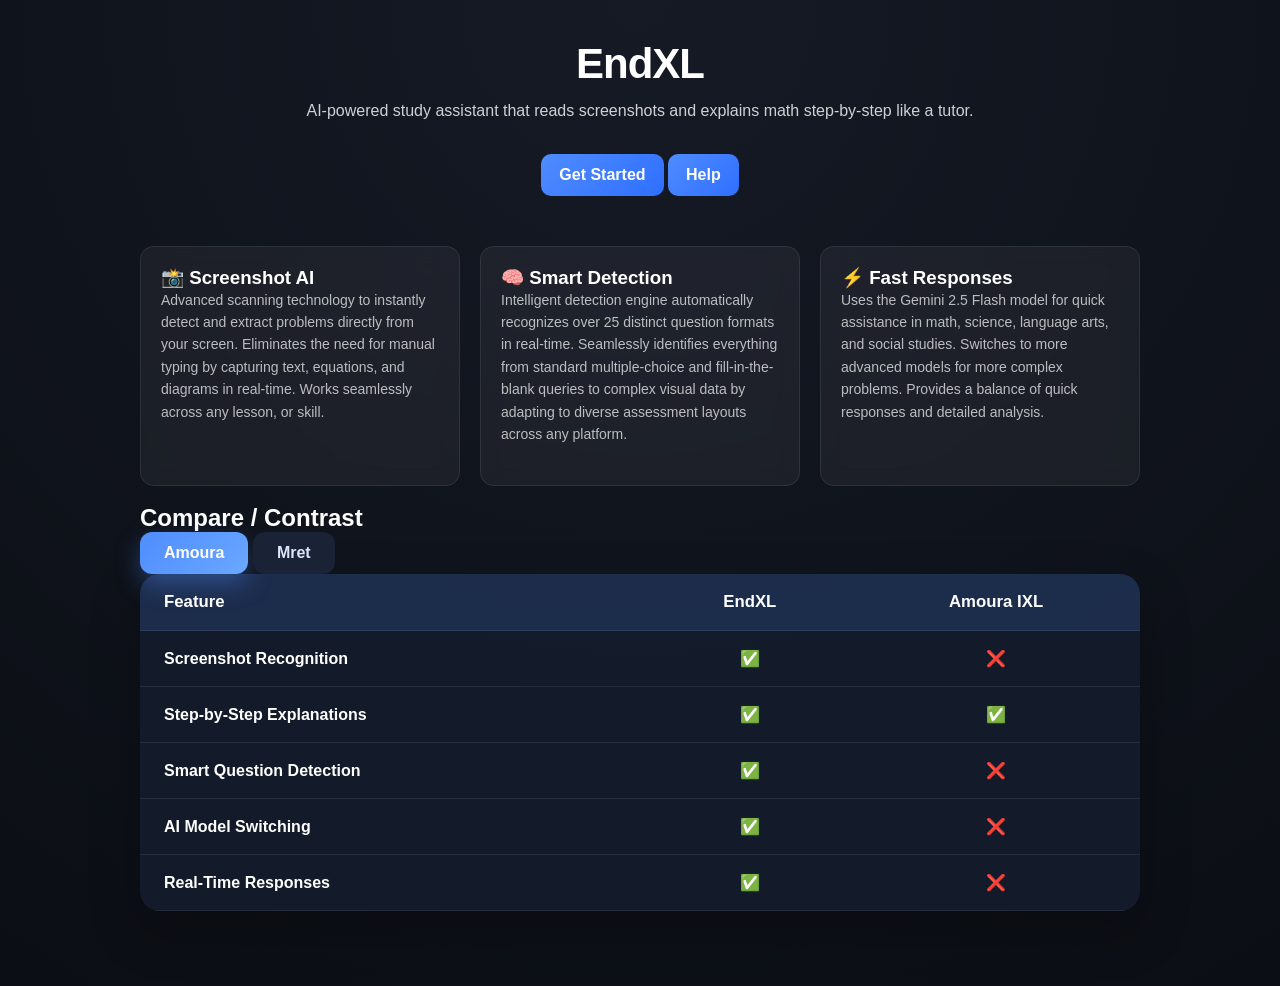
==== index.html @ b81082bb "Add line break before comparison section" ====
<!DOCTYPE html>
<html>
<head>
  <title>EndXL</title>
  <link rel="stylesheet" href="style.css">
</head>

<body>
<div class="container">

  <div class="hero">
    <h1>EndXL</h1>
    <p>AI-powered study assistant that reads screenshots and explains math step-by-step like a tutor.</p>

    <a class="btn" href="install">Get Started</a>
    <a class="btn" href="help">Help</a>
  </div>

  <div class="grid">

    <div class="card">
      <h3>📸 Screenshot AI</h3>
      <p class="small">Advanced scanning technology to instantly detect and extract problems directly from your screen. Eliminates the need for manual typing by capturing text, equations, and diagrams in real-time. Works seamlessly across any lesson, or skill.</p>
    </div>

    <div class="card">
      <h3>🧠 Smart Detection</h3>
      <p class="small">Intelligent detection engine automatically recognizes over 25 distinct question formats in real-time. Seamlessly identifies everything from standard multiple-choice and fill-in-the-blank queries to complex visual data by adapting to diverse assessment layouts across any platform.</p>
    </div>

    <div class="card">
      <h3>⚡ Fast Responses</h3>
      <p class="small">Uses the Gemini 2.5 Flash model for quick assistance in math, science, language arts, and social studies. Switches to more advanced models for more complex problems. Provides a balance of quick responses and detailed analysis.</p>
    </div>

  </div>

  <br>

  <section class="comparison-section">
    <div class="section-header">
      <h2>Compare / Contrast</h2>
    </div>

    <div class="comparison-tabs">
      <button class="tab-button active" data-tab="amoura">Amoura</button>
      <button class="tab-button" data-tab="mret">Mret</button>
    </div>

    <div class="comparison-panel active" id="amoura">
      <table class="comparison-table">
        <thead>
          <tr>
            <th>Feature</th>
            <th>EndXL</th>
            <th>Amoura IXL</th>
          </tr>
        </thead>
        <tbody>
          <tr><td>Screenshot Recognition</td><td>✅</td><td>❌</td></tr>
          <tr><td>Step-by-Step Explanations</td><td>✅</td><td>✅</td></tr>
          <tr><td>Smart Question Detection</td><td>✅</td><td>❌</td></tr>
          <tr><td>AI Model Switching</td><td>✅</td><td>❌</td></tr>
          <tr><td>Real-Time Responses</td><td>✅</td><td>❌</td></tr>
        </tbody>
      </table>
    </div>

    <div class="comparison-panel" id="mret">
      <table class="comparison-table">
        <thead>
          <tr>
            <th>Feature</th>
            <th>EndXL</th>
            <th>Mret IXL</th>
          </tr>
        </thead>
        <tbody>
          <tr><td>Screenshot Recognition</td><td>✅</td><td>❌</td></tr>
          <tr><td>Step-by-Step Explanations</td><td>✅</td><td>❌</td></tr>
          <tr><td>Smart Question Detection</td><td>✅</td><td>✅</td></tr>
          <tr><td>AI Model Switching</td><td>✅</td><td>❌</td></tr>
          <tr><td>Real-Time Responses</td><td>✅</td><td>✅</td></tr>
        </tbody>
      </table>
    </div>
  </section>

</div>

<script>
  const tabButtons = document.querySelectorAll('.tab-button');
  const tabPanels = document.querySelectorAll('.comparison-panel');

  tabButtons.forEach(button => {
    button.addEventListener('click', () => {
      tabButtons.forEach(btn => btn.classList.remove('active'));
      tabPanels.forEach(panel => panel.classList.remove('active'));

      button.classList.add('active');
      document.getElementById(button.dataset.tab).classList.add('active');
    });
  });
</script>
</body>
</html>
---- style.css ----
* {
  margin: 0;
  padding: 0;
  box-sizing: border-box;
  font-family: Inter, Arial, sans-serif;
}

body {
  background: radial-gradient(circle at top, #151a25, #0b0e14);
  color: white;
  min-height: 100vh;
  padding: 40px 20px;
}

.container {
  max-width: 1000px;
  margin: auto;
}

h1 {
  font-size: 42px;
  margin-bottom: 10px;
  letter-spacing: -1px;
}

p {
  opacity: 0.8;
  line-height: 1.6;
  margin-bottom: 20px;
}

.hero {
  text-align: center;
  margin-bottom: 50px;
}

.grid {
  display: grid;
  grid-template-columns: repeat(auto-fit, minmax(240px, 1fr));
  gap: 20px;
}

.card {
  background: rgba(255,255,255,0.05);
  border: 1px solid rgba(255,255,255,0.08);
  padding: 20px;
  border-radius: 14px;
  backdrop-filter: blur(10px);
}

.btn {
  display: inline-block;
  padding: 12px 18px;
  background: linear-gradient(135deg, #4f8cff, #2f6fff);
  color: white;
  border-radius: 10px;
  text-decoration: none;
  margin-top: 10px;
  transition: 0.2s;
  font-weight: 600;
}

.btn:hover {
  transform: translateY(-2px);
}

.small {
  opacity: 0.7;
  font-size: 14px;
}

.details {
  background: rgba(255,255,255,0.05);
  padding: 14px;
  border-radius: 10px;
  margin-bottom: 10px;
  border: 1px solid rgba(255,255,255,0.08);
}

.summary {
  cursor: pointer;
  font-weight: 600;
}

.comparison-section {
  margin-bottom: 35px;
}

.tab-button {
  padding: 12px 24px;
  border: none;
  border-radius: 12px;
  background: #1a2235;
  color: #dce6ff;
  cursor: pointer;
  font-size: 1rem;
  font-weight: 600;
  transition: all 0.3s ease;
}

.tab-button:hover {
  transform: translateY(-2px);
  background: #24304a;
}

.tab-button.active {
  background: linear-gradient(135deg, #4f8cff, #6aa8ff);
  color: white;
  box-shadow: 0 10px 25px rgba(79, 140, 255, 0.35);
}

.comparison-panel {
  display: none;
}

.comparison-panel.active {
  display: block;
}

.comparison-table {
  width: 100%;
  border-collapse: collapse;
  background: rgba(20, 28, 45, 0.9);
  border-radius: 20px;
  overflow: hidden;
  box-shadow: 0 20px 50px rgba(0, 0, 0, 0.25);
}

.comparison-table th,
.comparison-table td {
  padding: 18px 24px;
  text-align: center;
  border-bottom: 1px solid rgba(255, 255, 255, 0.08);
}

.comparison-table th:first-child,
.comparison-table td:first-child {
  text-align: left;
  font-weight: 600;
}

.comparison-table th {
  background: rgba(79, 140, 255, 0.15);
  font-size: 1.05rem;
}

.comparison-table tr:hover {
  background: rgba(255, 255, 255, 0.03);
}

.check {
  color: #22c55e;
  font-size: 1.4rem;
  font-weight: bold;
}

.cross {
  color: #ef4444;
  font-size: 1.4rem;
  font-weight: bold;
}

@media (max-width: 768px) {
  .comparison-tabs {
    flex-direction: column;
    align-items: center;
  }

  .comparison-table {
    font-size: 0.9rem;
  }

  .comparison-table th,
  .comparison-table td {
    padding: 12px 10px;
  }
}
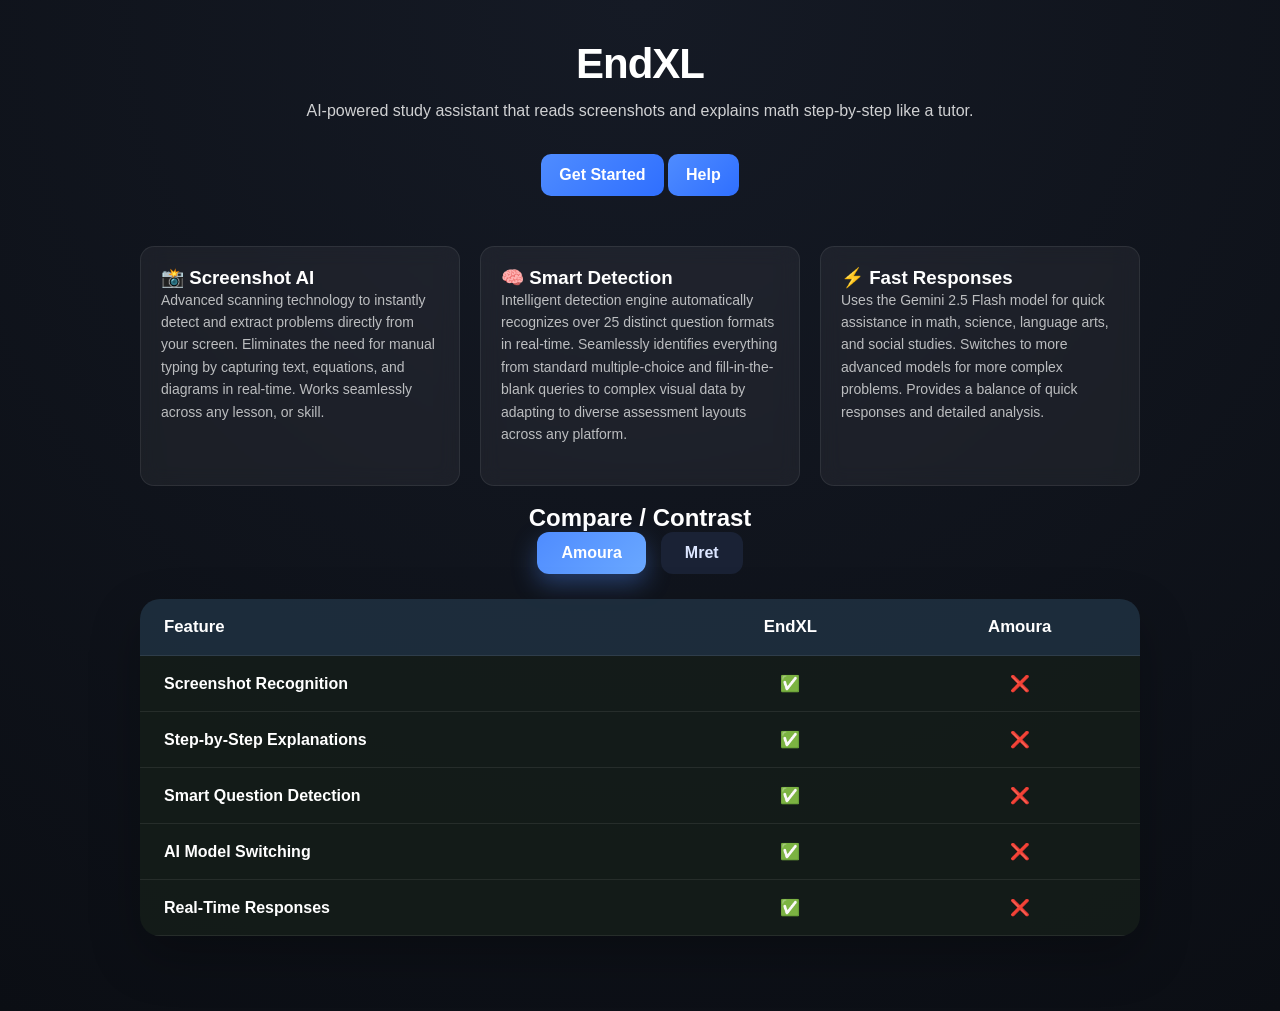
==== commit cefe20a6: "Update feature names and statuses in index.html" ====
--- a/index.html
+++ b/index.html
@@ -53,12 +53,12 @@
           <tr>
             <th>Feature</th>
             <th>EndXL</th>
-            <th>Amoura IXL</th>
+            <th>Amoura</th>
           </tr>
         </thead>
         <tbody>
           <tr><td>Screenshot Recognition</td><td>✅</td><td>❌</td></tr>
-          <tr><td>Step-by-Step Explanations</td><td>✅</td><td>✅</td></tr>
+          <tr><td>Step-by-Step Explanations</td><td>✅</td><td>❌</td></tr>
           <tr><td>Smart Question Detection</td><td>✅</td><td>❌</td></tr>
           <tr><td>AI Model Switching</td><td>✅</td><td>❌</td></tr>
           <tr><td>Real-Time Responses</td><td>✅</td><td>❌</td></tr>
@@ -72,15 +72,15 @@
           <tr>
             <th>Feature</th>
             <th>EndXL</th>
-            <th>Mret IXL</th>
+            <th>Mret</th>
           </tr>
         </thead>
         <tbody>
           <tr><td>Screenshot Recognition</td><td>✅</td><td>❌</td></tr>
           <tr><td>Step-by-Step Explanations</td><td>✅</td><td>❌</td></tr>
-          <tr><td>Smart Question Detection</td><td>✅</td><td>✅</td></tr>
+          <tr><td>Smart Question Detection</td><td>✅</td><td>❌</td></tr>
           <tr><td>AI Model Switching</td><td>✅</td><td>❌</td></tr>
-          <tr><td>Real-Time Responses</td><td>✅</td><td>✅</td></tr>
+          <tr><td>Real-Time Responses</td><td>✅</td><td>❌</td></tr>
         </tbody>
       </table>
     </div>
--- a/style.css
+++ b/style.css
@@ -84,6 +84,19 @@
 
 .comparison-section {
   margin-bottom: 35px;
+  display: flex;
+  flex-direction: column;
+  align-items: center; 
+  justify-content: center;
+  width: 100%;
+}
+
+.comparison-tabs {
+  display: flex;
+  justify-content: center; 
+  gap: 15px; 
+  margin-bottom: 25px;
+  width: 100%;
 }
 
 .tab-button {
@@ -111,6 +124,9 @@
 
 .comparison-panel {
   display: none;
+  width: 100%;
+  max-width: 1000px; 
+  margin: 0 auto;    /* Centers the panel */
 }
 
 .comparison-panel.active {
@@ -120,10 +136,11 @@
 .comparison-table {
   width: 100%;
   border-collapse: collapse;
-  background: rgba(20, 28, 45, 0.9);
+  background: rgba(20, 28, 25, 0.9);
   border-radius: 20px;
   overflow: hidden;
   box-shadow: 0 20px 50px rgba(0, 0, 0, 0.25);
+  margin: 0 auto; 
 }
 
 .comparison-table th,
@@ -135,7 +152,8 @@
 
 .comparison-table th:first-child,
 .comparison-table td:first-child {
-  text-align: left;
+  text-align: left; 
+  
   font-weight: 600;
 }
 
@@ -165,13 +183,12 @@
     flex-direction: column;
     align-items: center;
   }
-
   .comparison-table {
     font-size: 0.9rem;
   }
-
   .comparison-table th,
   .comparison-table td {
     padding: 12px 10px;
   }
 }
+
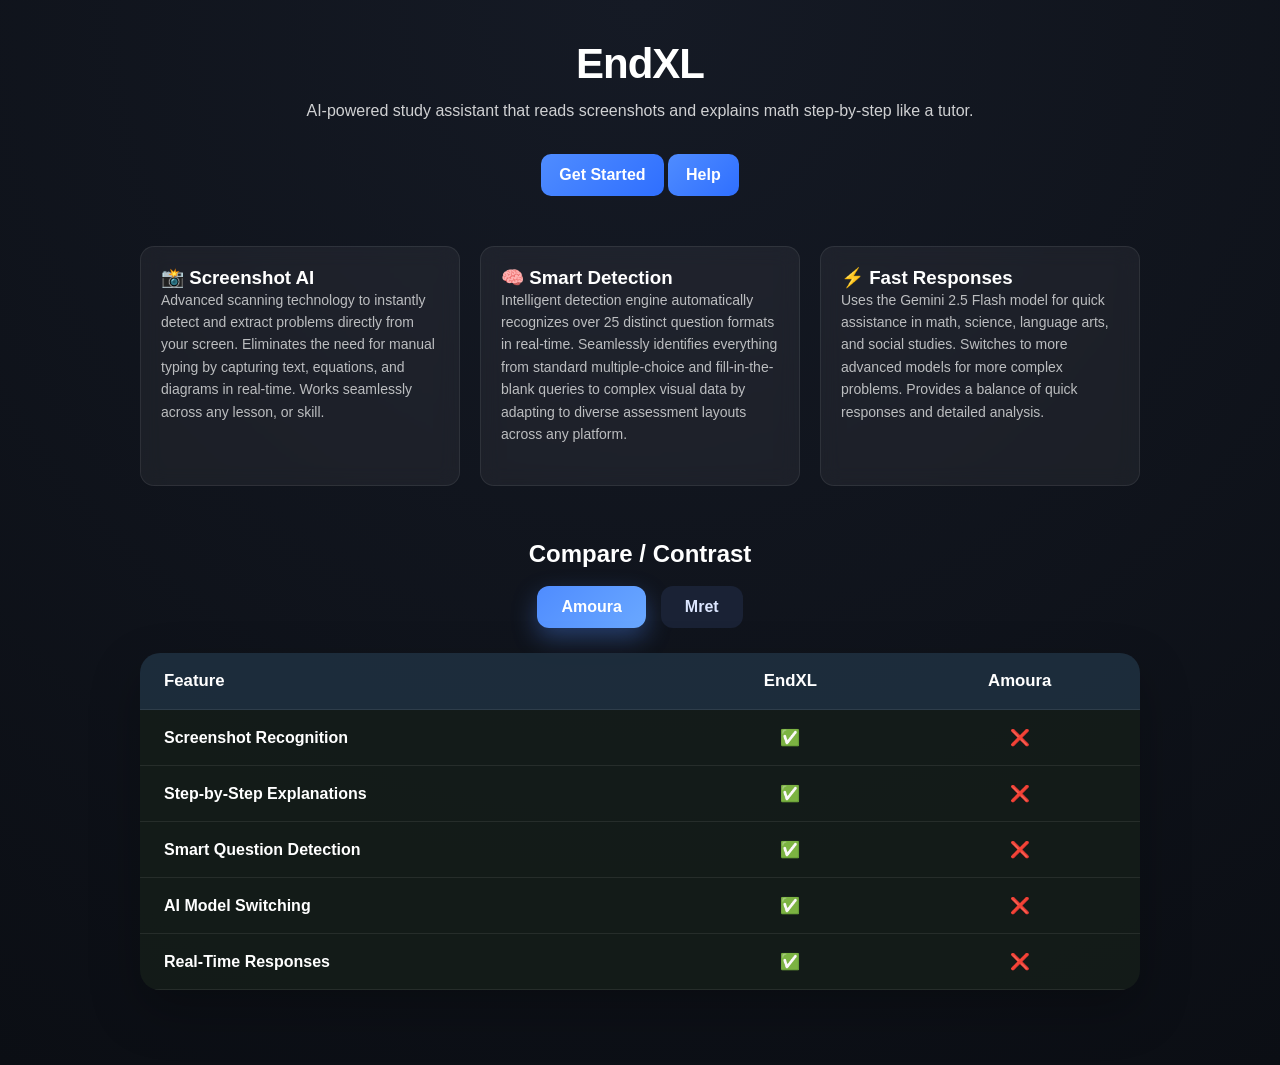
==== commit 4f0ea502: "Add comparison section with tab buttons" ====
--- a/index.html
+++ b/index.html
@@ -36,12 +36,16 @@
   </div>
 
   <br>
+  <br>
+  <br>
 
   <section class="comparison-section">
     <div class="section-header">
       <h2>Compare / Contrast</h2>
     </div>
 
+      <br>
+    
     <div class="comparison-tabs">
       <button class="tab-button active" data-tab="amoura">Amoura</button>
       <button class="tab-button" data-tab="mret">Mret</button>
@@ -72,7 +76,7 @@
           <tr>
             <th>Feature</th>
             <th>EndXL</th>
-            <th>Mret</th>
+            <th>  Mret</th>
           </tr>
         </thead>
         <tbody>
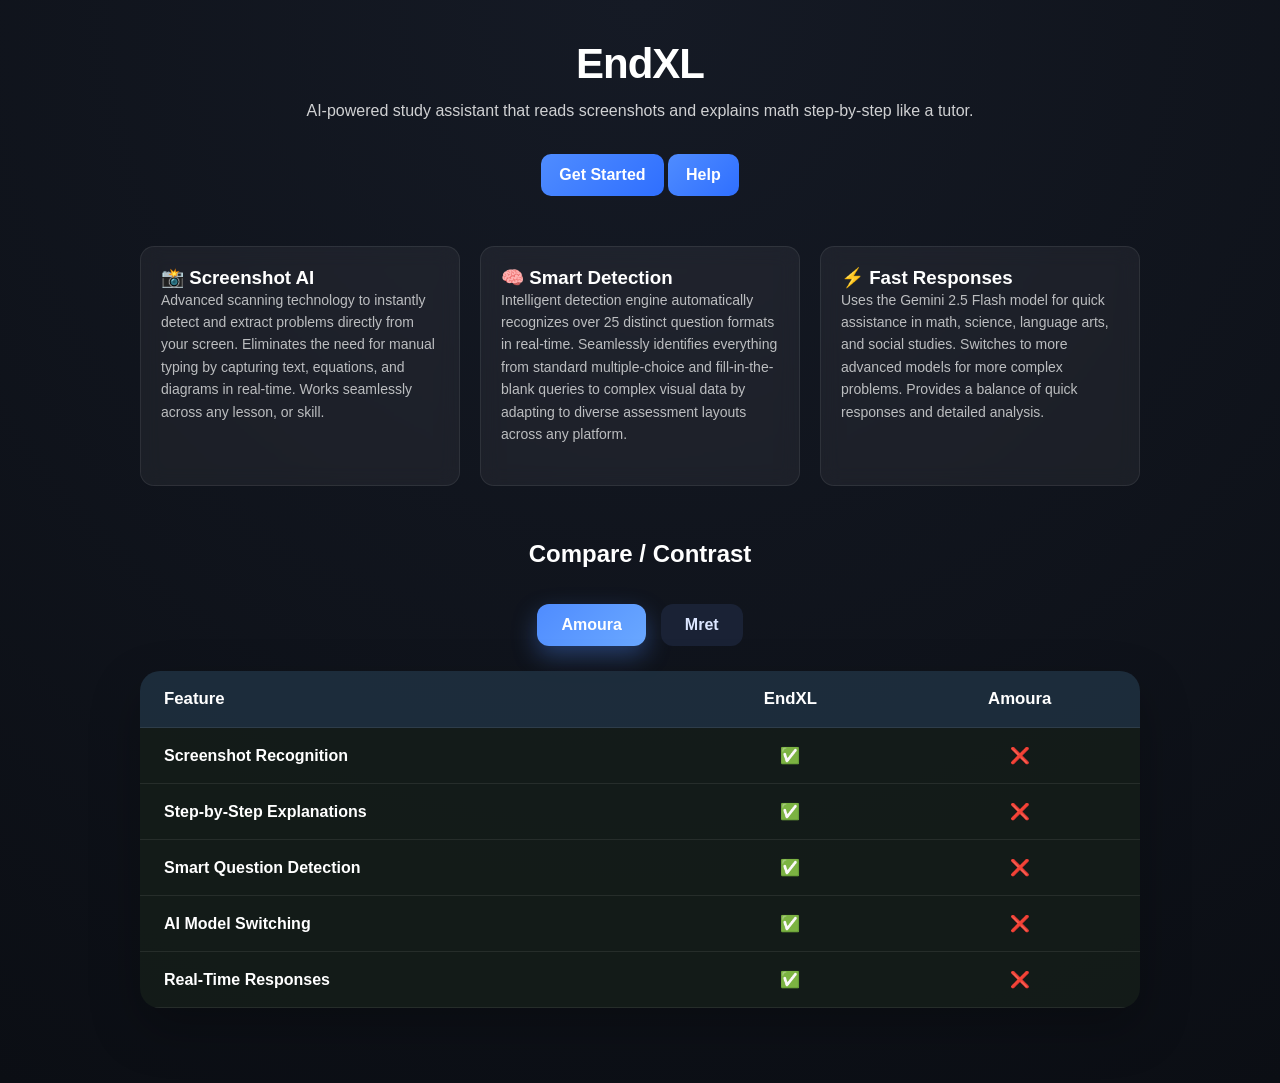
==== commit 3d6dbc5e: "Update index.html" ====
--- a/index.html
+++ b/index.html
@@ -44,6 +44,7 @@
       <h2>Compare / Contrast</h2>
     </div>
 
+      <br>
       <br>
     
     <div class="comparison-tabs">
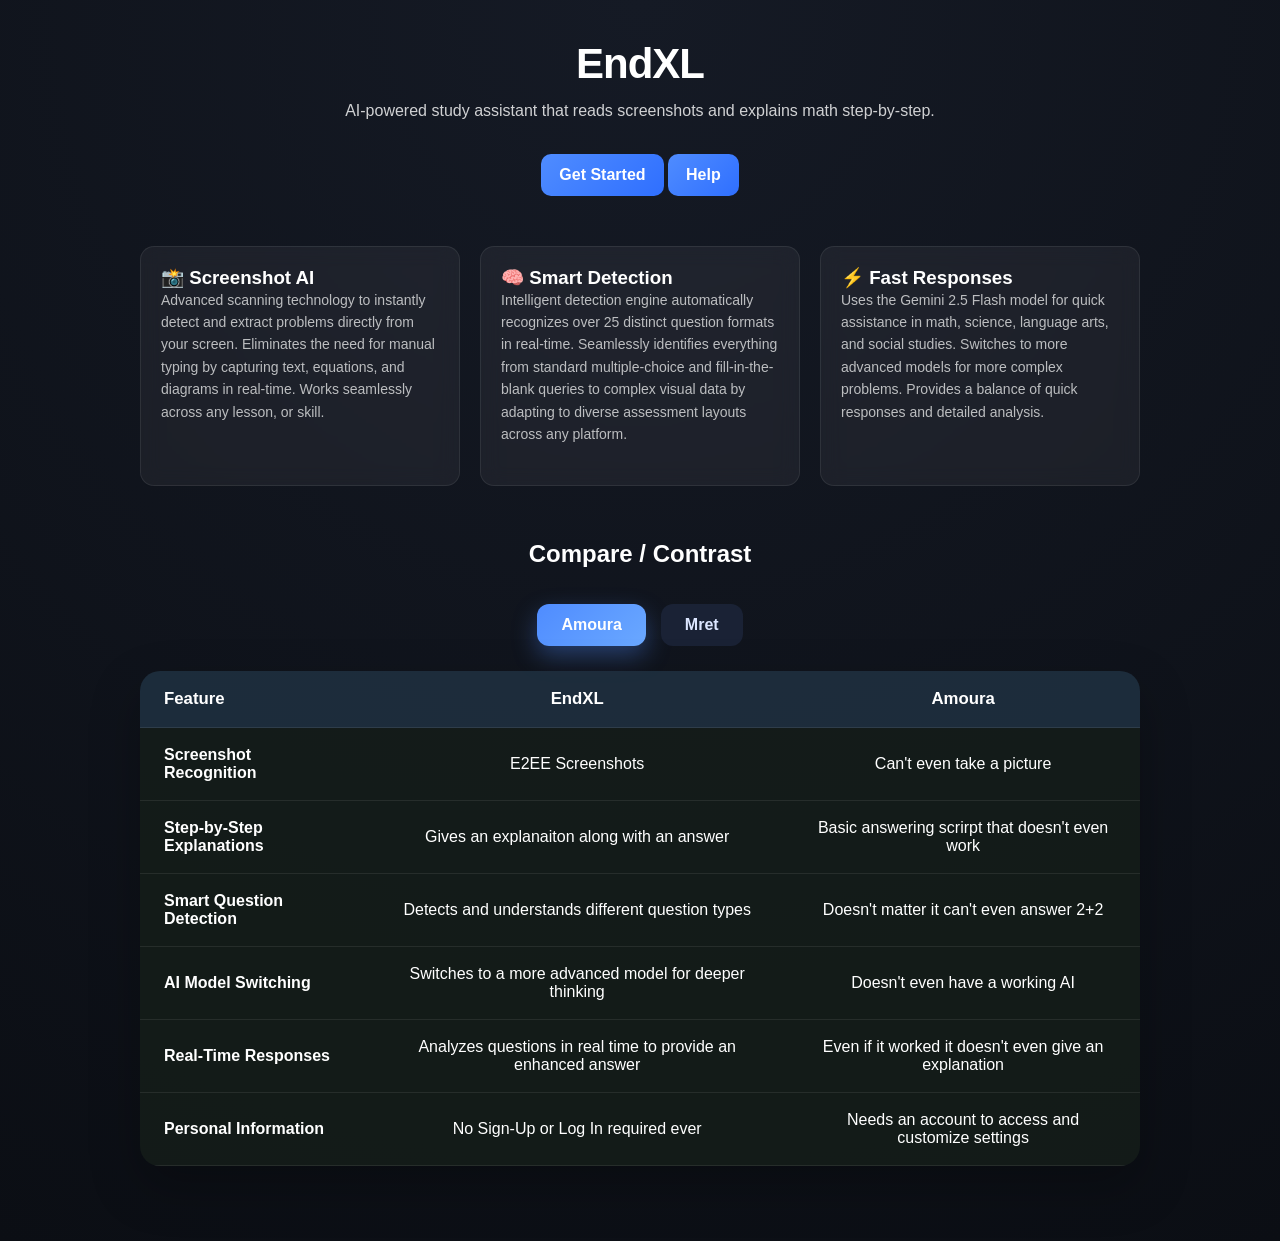
==== commit 486650ed: "Revise feature comparison in index.html Updated feature comparison table with detailed descriptions " ====
--- a/index.html
+++ b/index.html
@@ -10,7 +10,7 @@
 
   <div class="hero">
     <h1>EndXL</h1>
-    <p>AI-powered study assistant that reads screenshots and explains math step-by-step like a tutor.</p>
+    <p>AI-powered study assistant that reads screenshots and explains math step-by-step.</p>
 
     <a class="btn" href="install">Get Started</a>
     <a class="btn" href="help">Help</a>
@@ -62,11 +62,12 @@
           </tr>
         </thead>
         <tbody>
-          <tr><td>Screenshot Recognition</td><td>✅</td><td>❌</td></tr>
-          <tr><td>Step-by-Step Explanations</td><td>✅</td><td>❌</td></tr>
-          <tr><td>Smart Question Detection</td><td>✅</td><td>❌</td></tr>
-          <tr><td>AI Model Switching</td><td>✅</td><td>❌</td></tr>
-          <tr><td>Real-Time Responses</td><td>✅</td><td>❌</td></tr>
+          <tr><td>Screenshot Recognition</td><td>E2EE Screenshots</td><td>Can't even take a picture</td></tr>
+          <tr><td>Step-by-Step Explanations</td><td>Gives an explanaiton along with an answer</td></td><td>Basic answering scrirpt that doesn't even work</td></tr>
+          <tr><td>Smart Question Detection</td><td>Detects and understands different question types</td><td>Doesn't matter it can't even answer 2+2</td></tr>
+          <tr><td>AI Model Switching</td><td>Switches to a more advanced model for deeper thinking</td><td>Doesn't even have a working AI</td></tr>
+          <tr><td>Real-Time Responses</td><td>Analyzes questions in real time to provide an enhanced answer</td><td>Even if it worked it doesn't even give an explanation</td></tr>
+          <tr><td>Personal Information</td><td>No Sign-Up or Log In required ever</td><td>Needs an account to access and customize settings</td></tr>
         </tbody>
       </table>
     </div>
@@ -77,15 +78,16 @@
           <tr>
             <th>Feature</th>
             <th>EndXL</th>
-            <th>  Mret</th>
+            <th>Mret</th>
           </tr>
         </thead>
         <tbody>
-          <tr><td>Screenshot Recognition</td><td>✅</td><td>❌</td></tr>
-          <tr><td>Step-by-Step Explanations</td><td>✅</td><td>❌</td></tr>
-          <tr><td>Smart Question Detection</td><td>✅</td><td>❌</td></tr>
-          <tr><td>AI Model Switching</td><td>✅</td><td>❌</td></tr>
-          <tr><td>Real-Time Responses</td><td>✅</td><td>❌</td></tr>
+          <tr><td>Screenshot Recognition</td><td>E2EE Screenshotd</td><td>Barely any encryption</td></tr>
+          <tr><td>Step-by-Step Explanations</td><td>Gives an explanaiton along with an answer</td><td>Only a 30% success rate</td></tr>
+          <tr><td>Smart Question Detection</td><td>Detects and understands different question types</td><td>Only able to do math and enlgish</td></tr>
+          <tr><td>AI Model Switching</td><td>Switches to a more advanced model for deeper thinking</td><td></td>Does it even qualify as AI with a 30% success rate?</tr>
+          <tr><td>Real-Time Responses</td><td>Analyzes questions in real time to provide an enhanced answer</td><td>Might as well not even answer</td></tr>
+          <tr><td>Personal Information</td><td>No Sign-Up or Log In required ever</td><td>Requires you to not only Sign-Up with your email, but also link your IXL account</td></tr>
         </tbody>
       </table>
     </div>
--- a/style.css
+++ b/style.css
@@ -16,6 +16,14 @@
   max-width: 1000px;
   margin: auto;
 }
+
+.button-container {
+  display: flex;
+  justify-content: center; 
+  gap: 15px;              
+  padding: 20px;
+}
+
 
 h1 {
   font-size: 42px;
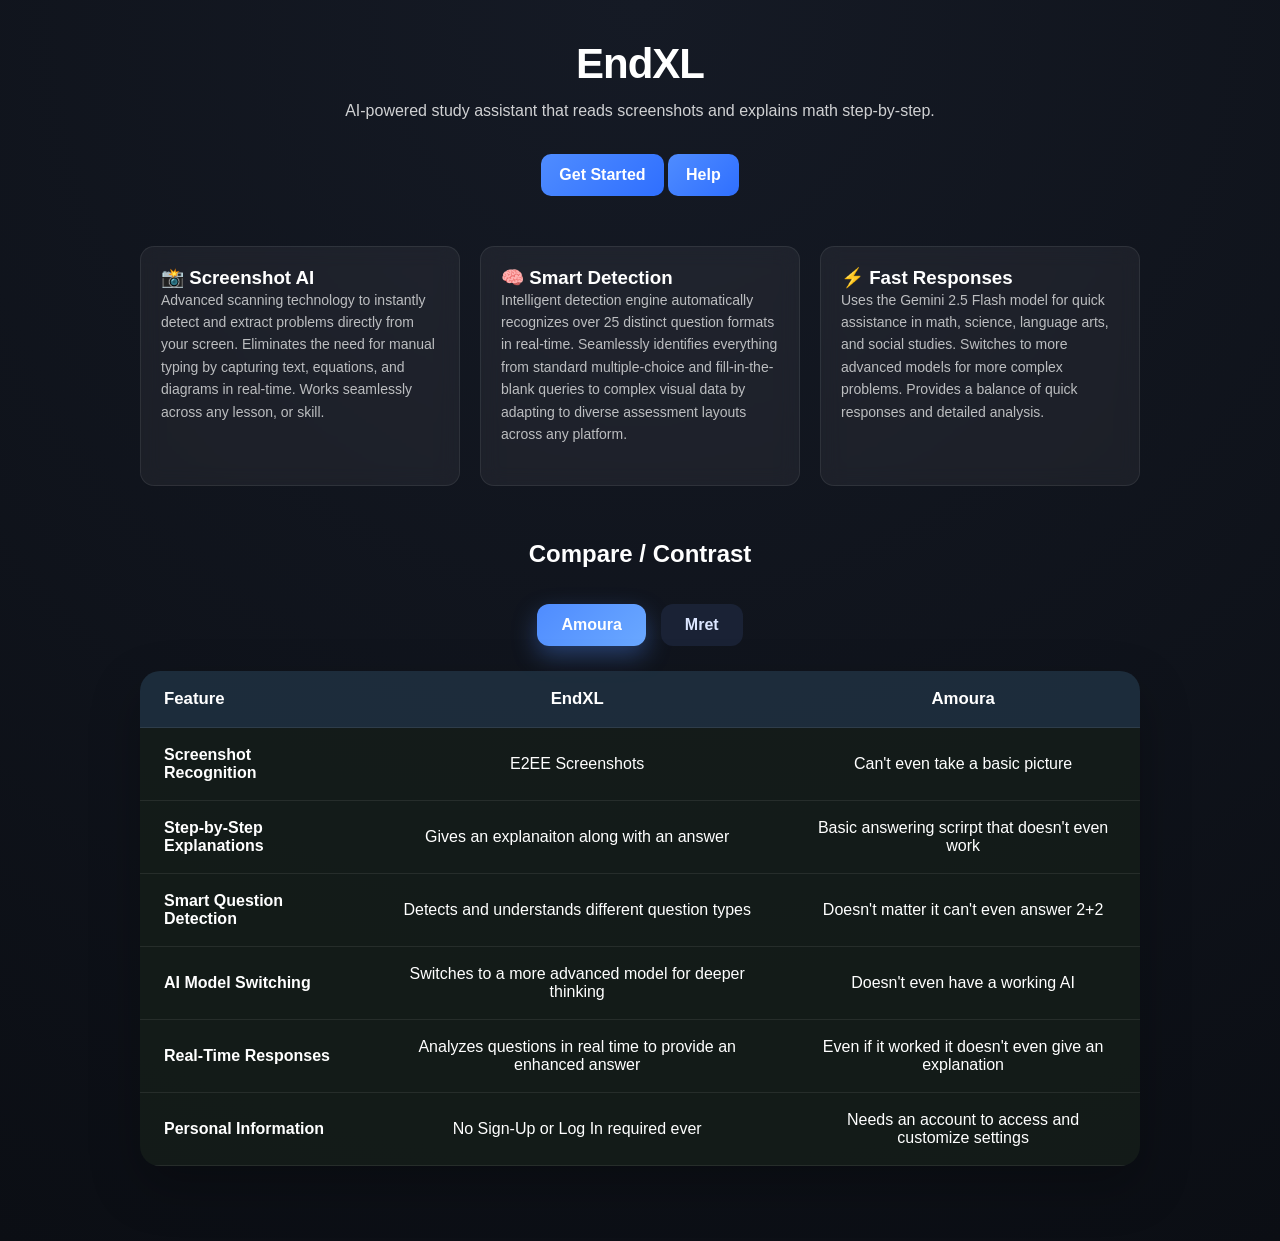
==== commit aab5af6e: "Fix table content in index.html Updated text in the table to improve clarity and correct minor error" ====
--- a/index.html
+++ b/index.html
@@ -62,7 +62,7 @@
           </tr>
         </thead>
         <tbody>
-          <tr><td>Screenshot Recognition</td><td>E2EE Screenshots</td><td>Can't even take a picture</td></tr>
+          <tr><td>Screenshot Recognition</td><td>E2EE Screenshots</td><td>Can't even take a basic picture</td></tr>
           <tr><td>Step-by-Step Explanations</td><td>Gives an explanaiton along with an answer</td></td><td>Basic answering scrirpt that doesn't even work</td></tr>
           <tr><td>Smart Question Detection</td><td>Detects and understands different question types</td><td>Doesn't matter it can't even answer 2+2</td></tr>
           <tr><td>AI Model Switching</td><td>Switches to a more advanced model for deeper thinking</td><td>Doesn't even have a working AI</td></tr>
@@ -82,10 +82,10 @@
           </tr>
         </thead>
         <tbody>
-          <tr><td>Screenshot Recognition</td><td>E2EE Screenshotd</td><td>Barely any encryption</td></tr>
+          <tr><td>Screenshot Recognition</td><td>E2EE Screenshots</td><td>Barely any encryption</td></tr>
           <tr><td>Step-by-Step Explanations</td><td>Gives an explanaiton along with an answer</td><td>Only a 30% success rate</td></tr>
           <tr><td>Smart Question Detection</td><td>Detects and understands different question types</td><td>Only able to do math and enlgish</td></tr>
-          <tr><td>AI Model Switching</td><td>Switches to a more advanced model for deeper thinking</td><td></td>Does it even qualify as AI with a 30% success rate?</tr>
+          <tr><td>AI Model Switching</td><td>Switches to a more advanced model for deeper thinking</td><td>Does it even qualify as AI with a 30% success rate?</td></tr>
           <tr><td>Real-Time Responses</td><td>Analyzes questions in real time to provide an enhanced answer</td><td>Might as well not even answer</td></tr>
           <tr><td>Personal Information</td><td>No Sign-Up or Log In required ever</td><td>Requires you to not only Sign-Up with your email, but also link your IXL account</td></tr>
         </tbody>
